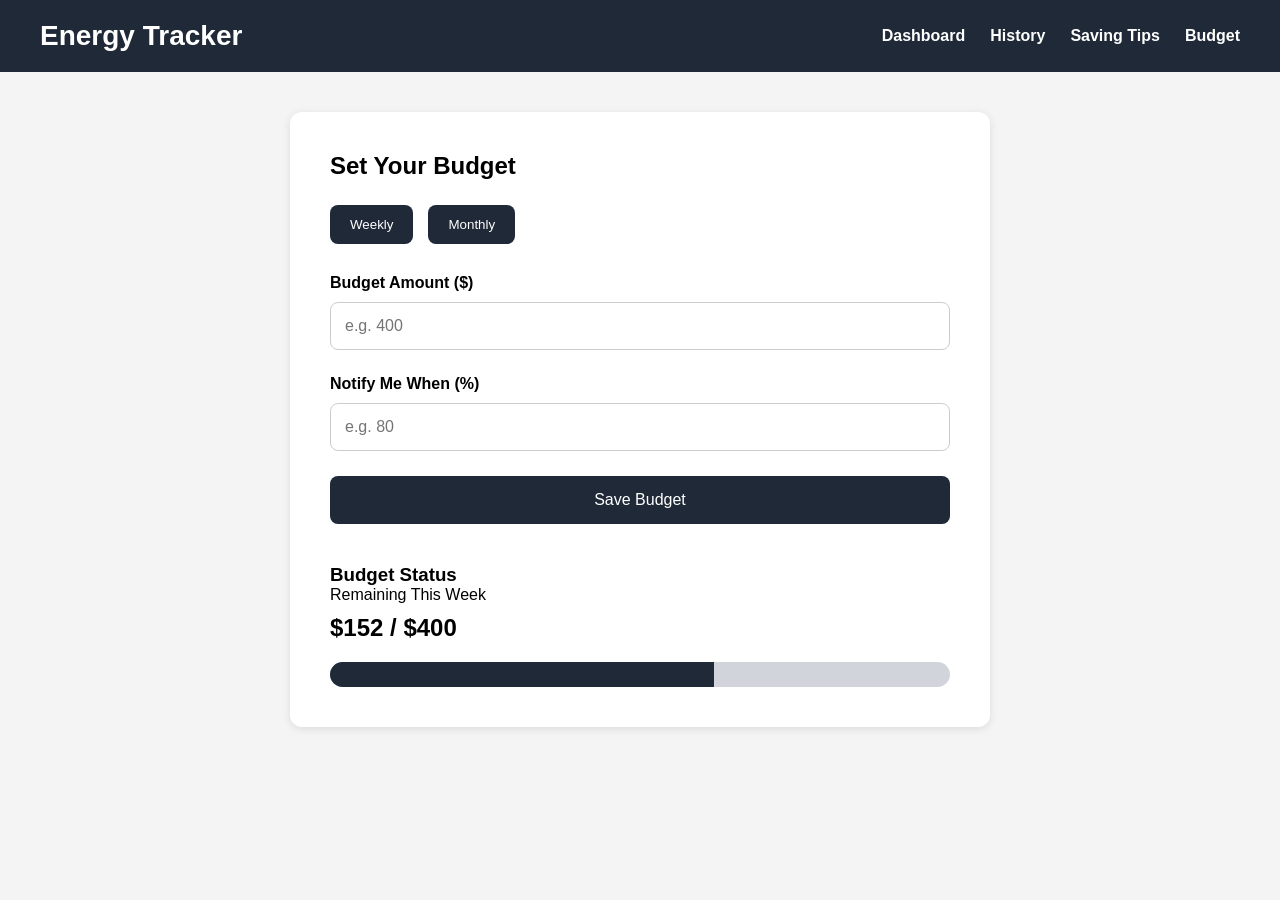
==== budget.html @ a7ca32ed "Budget screen done." ====
<!DOCTYPE html>
<html lang="en">

<head>
    <meta charset="UTF-8">
    <meta name="viewport" content="width=device-width, initial-scale=1.0">

    <title>Budget - Energy Tracker</title>

    <link rel="stylesheet" href="css/style.css">
</head>

<body>

    <!-- Navigation -->
    <header>

        <div class="logo">
            <h1>Energy Tracker</h1>
        </div>

        <nav>
            <ul>
                <li><a href="index.html">Dashboard</a></li>
                <li><a href="history.html">History</a></li>
                <li><a href="tips.html">Saving Tips</a></li>
                <li><a href="budget.html">Budget</a></li>
            </ul>
        </nav>

    </header>

    <!-- Main -->
    <main>

        <section class="budget-page">

            <h2>Set Your Budget</h2>

            <!-- Period Buttons -->
            <div class="period-buttons">

                <button>Weekly</button>
                <button>Monthly</button>

            </div>

            <!-- Budget Form -->
            <form class="budget-form">

                <label>Budget Amount ($)</label>

                <input type="number" placeholder="e.g. 400">

                <label>Notify Me When (%)</label>

                <input type="number" placeholder="e.g. 80">

                <button type="submit" class="save-btn">
                    Save Budget
                </button>

            </form>

            <!-- Budget Status -->
            <div class="budget-status">

                <h3>Budget Status</h3>

                <p>Remaining This Week</p>

                <h2>$152 / $400</h2>

                <div class="progress-bar">

                    <div class="progress"></div>

                </div>

            </div>

        </section>

    </main>

    <script src="js/script.js"></script>

</body>

</html>
---- css/style.css ----
/* Reset */
* {
    margin: 0;
    padding: 0;
    box-sizing: border-box;
}

/* Body */
body {
    font-family: Arial, Helvetica, sans-serif;
    background-color: #f4f4f4;
}

/* Navigation Bar */
header {
    background-color: #1f2937;
    color: white;

    display: flex;
    justify-content: space-between;
    align-items: center;

    padding: 20px 40px;
}

/* Logo */
.logo h1 {
    font-size: 28px;
}

/* Navigation */
nav ul {
    display: flex;
    list-style: none;
    gap: 25px;
}

nav a {
    text-decoration: none;
    color: white;
    font-weight: bold;
}

nav a:hover {
    color: #60a5fa;
}

/* Main Content */
main {
    padding: 40px;
}

/* Hero Section */
.hero {
    background-color: white;

    padding: 40px;

    border-radius: 12px;

    box-shadow: 0 2px 8px rgba(0, 0, 0, 0.1);
}

.hero h2 {
    margin-bottom: 15px;
}

.hero p {
    line-height: 1.6;
}

/* Dashboard */
.dashboard {
    background-color: white;

    padding: 40px;

    border-radius: 12px;

    box-shadow: 0 2px 8px rgba(0, 0, 0, 0.1);
}

/* Usage Cards */
.card-container {
    display: flex;
    gap: 20px;

    margin-top: 30px;
}

.usage-card {
    flex: 1;

    background-color: #f9fafb;

    padding: 25px;

    border-radius: 10px;

    box-shadow: 0 1px 4px rgba(0,0,0,0.1);
}

.usage-card h3 {
    font-size: 28px;
}

/* Current Usage */
.current-usage {
    margin-top: 40px;
}

.circle {
    width: 140px;
    height: 140px;

    border-radius: 50%;

    background: conic-gradient(
        #1f2937 62%,
        #d1d5db 62%
    );

    display: flex;
    justify-content: center;
    align-items: center;

    margin-top: 20px;
}

.circle p {
    background-color: white;

    width: 90px;
    height: 90px;

    border-radius: 50%;

    display: flex;
    justify-content: center;
    align-items: center;

    font-weight: bold;
}

/* Budget Section */
.budget-section {
    margin-top: 40px;
}

.progress-bar {
    width: 100%;
    height: 25px;

    background-color: #d1d5db;

    border-radius: 20px;

    overflow: hidden;

    margin-top: 15px;
}

.progress {
    width: 62%;
    height: 100%;

    background-color: #1f2937;
}

/* Button */
.details-btn {
    margin-top: 30px;

    background-color: #1f2937;
    color: white;

    border: none;

    padding: 15px 30px;

    border-radius: 8px;

    font-size: 16px;
    font-weight: bold;

    cursor: pointer;
}

.details-btn:hover {
    background-color: #374151;
}

/* Budget Page */
.budget-page {
    background-color: white;

    padding: 40px;

    border-radius: 12px;

    box-shadow: 0 2px 8px rgba(0,0,0,0.1);

    max-width: 700px;

    margin: auto;
}

/* Buttons */
.period-buttons {
    display: flex;

    gap: 15px;

    margin-top: 25px;
}

.period-buttons button {
    background-color: #1f2937;
    color: white;

    border: none;

    padding: 12px 20px;

    border-radius: 8px;

    cursor: pointer;
}

.period-buttons button:hover {
    background-color: #374151;
}

/* Form */
.budget-form {
    display: flex;
    flex-direction: column;

    margin-top: 30px;
}

.budget-form label {
    margin-bottom: 10px;

    font-weight: bold;
}

.budget-form input {
    padding: 14px;

    margin-bottom: 25px;

    border-radius: 8px;

    border: 1px solid #ccc;

    font-size: 16px;
}

/* Save Button */
.save-btn {
    background-color: #1f2937;
    color: white;

    border: none;

    padding: 15px;

    border-radius: 8px;

    font-size: 16px;

    cursor: pointer;
}

.save-btn:hover {
    background-color: #374151;
}

/* Budget Status */
.budget-status {
    margin-top: 40px;
}

.budget-status h2 {
    margin-top: 10px;
    margin-bottom: 20px;
}
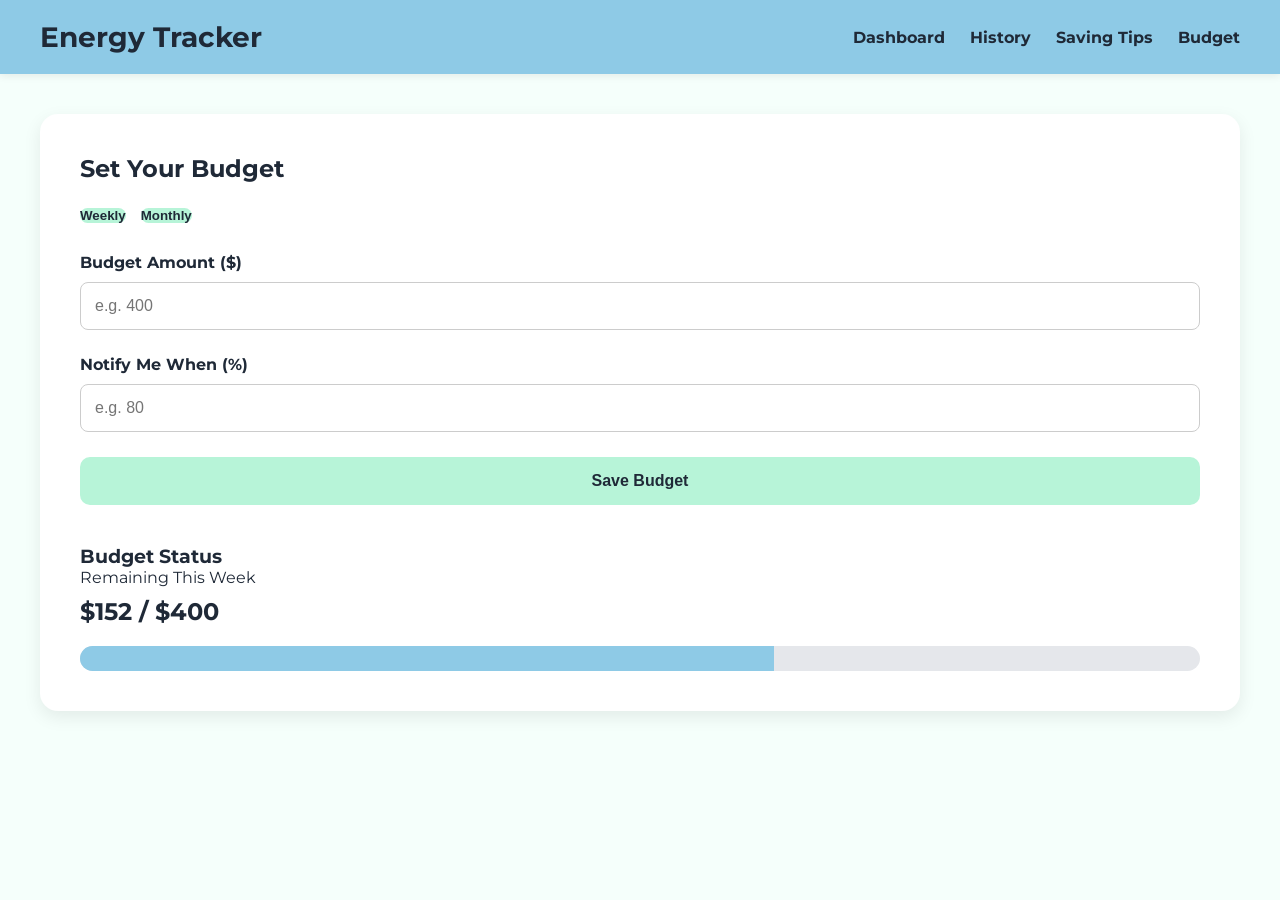
==== commit 45fa0351: "Budget and colour design changed" ====
--- a/budget.html
+++ b/budget.html
@@ -8,6 +8,9 @@
     <title>Budget - Energy Tracker</title>
 
     <link rel="stylesheet" href="css/style.css">
+    <link rel="preconnect" href="https://fonts.googleapis.com">
+    <link rel="preconnect" href="https://fonts.gstatic.com" crossorigin>
+    <link href="https://fonts.googleapis.com/css2?family=Montserrat:wght@300;400;700&display=swap" rel="stylesheet">
 </head>
 
 <body>
--- a/css/style.css
+++ b/css/style.css
@@ -1,3 +1,12 @@
+:root {
+    --sky-blue: #8ecae6;
+    --soft-mint: #b7f4d8;
+    --dark-text: #1f2937;
+    --light-bg: #f5fffb;
+    --card-bg: #ffffff;
+    --muted-text: #6b7280;
+}
+
 /* Reset */
 * {
     margin: 0;
@@ -7,20 +16,23 @@
 
 /* Body */
 body {
-    font-family: Arial, Helvetica, sans-serif;
-    background-color: #f4f4f4;
+    font-family: 'Montserrat', Arial, sans-serif;
+    background-color: var(--light-bg);
+    color: var(--dark-text);
 }
 
 /* Navigation Bar */
 header {
-    background-color: #1f2937;
-    color: white;
+    background-color: var(--sky-blue);
+    color: var(--dark-text);
 
     display: flex;
     justify-content: space-between;
     align-items: center;
 
     padding: 20px 40px;
+
+    box-shadow: 0 2px 8px rgba(0, 0, 0, 0.08);
 }
 
 /* Logo */
@@ -37,12 +49,12 @@
 
 nav a {
     text-decoration: none;
-    color: white;
-    font-weight: bold;
+    color: var(--dark-text);
+    font-weight: 700;
 }
 
 nav a:hover {
-    color: #60a5fa;
+    color: #ffffff;
 }
 
 /* Main Content */
@@ -151,7 +163,7 @@
     width: 100%;
     height: 25px;
 
-    background-color: #d1d5db;
+    background-color: #e5e7eb;
 
     border-radius: 20px;
 
@@ -164,7 +176,7 @@
     width: 62%;
     height: 100%;
 
-    background-color: #1f2937;
+    background-color: var(--sky-blue);
 }
 
 /* Button */
@@ -191,18 +203,13 @@
 }
 
 /* Budget Page */
-.budget-page {
-    background-color: white;
-
-    padding: 40px;
-
-    border-radius: 12px;
-
-    box-shadow: 0 2px 8px rgba(0,0,0,0.1);
-
-    max-width: 700px;
-
-    margin: auto;
+.budget-page,
+.dashboard,
+.hero {
+    background-color: var(--card-bg);
+    padding: 40px;
+    border-radius: 18px;
+    box-shadow: 0 6px 18px rgba(0, 0, 0, 0.08);
 }
 
 /* Buttons */
@@ -214,21 +221,23 @@
     margin-top: 25px;
 }
 
-.period-buttons button {
-    background-color: #1f2937;
-    color: white;
-
+.period-buttons button,
+.save-btn,
+.details-btn {
+    background-color: var(--soft-mint);
+    color: var(--dark-text);
     border: none;
-
-    padding: 12px 20px;
-
-    border-radius: 8px;
-
+    border-radius: 10px;
+    font-weight: 700;
     cursor: pointer;
-}
-
-.period-buttons button:hover {
-    background-color: #374151;
+    transition: 0.3s;
+}
+
+.period-buttons button:hover,
+.save-btn:hover,
+.details-btn:hover {
+    background-color: #9eeac5;
+    transform: translateY(-2px);
 }
 
 /* Form */
@@ -259,22 +268,20 @@
 
 /* Save Button */
 .save-btn {
-    background-color: #1f2937;
-    color: white;
-
+    background-color: var(--soft-mint);
+    color: var(--dark-text);
     border: none;
-
     padding: 15px;
-
-    border-radius: 8px;
-
+    border-radius: 10px;
     font-size: 16px;
-
+    font-weight: 700;
     cursor: pointer;
+    transition: 0.3s;
 }
 
 .save-btn:hover {
-    background-color: #374151;
+    background-color: #9eeac5;
+    transform: translateY(-2px);
 }
 
 /* Budget Status */
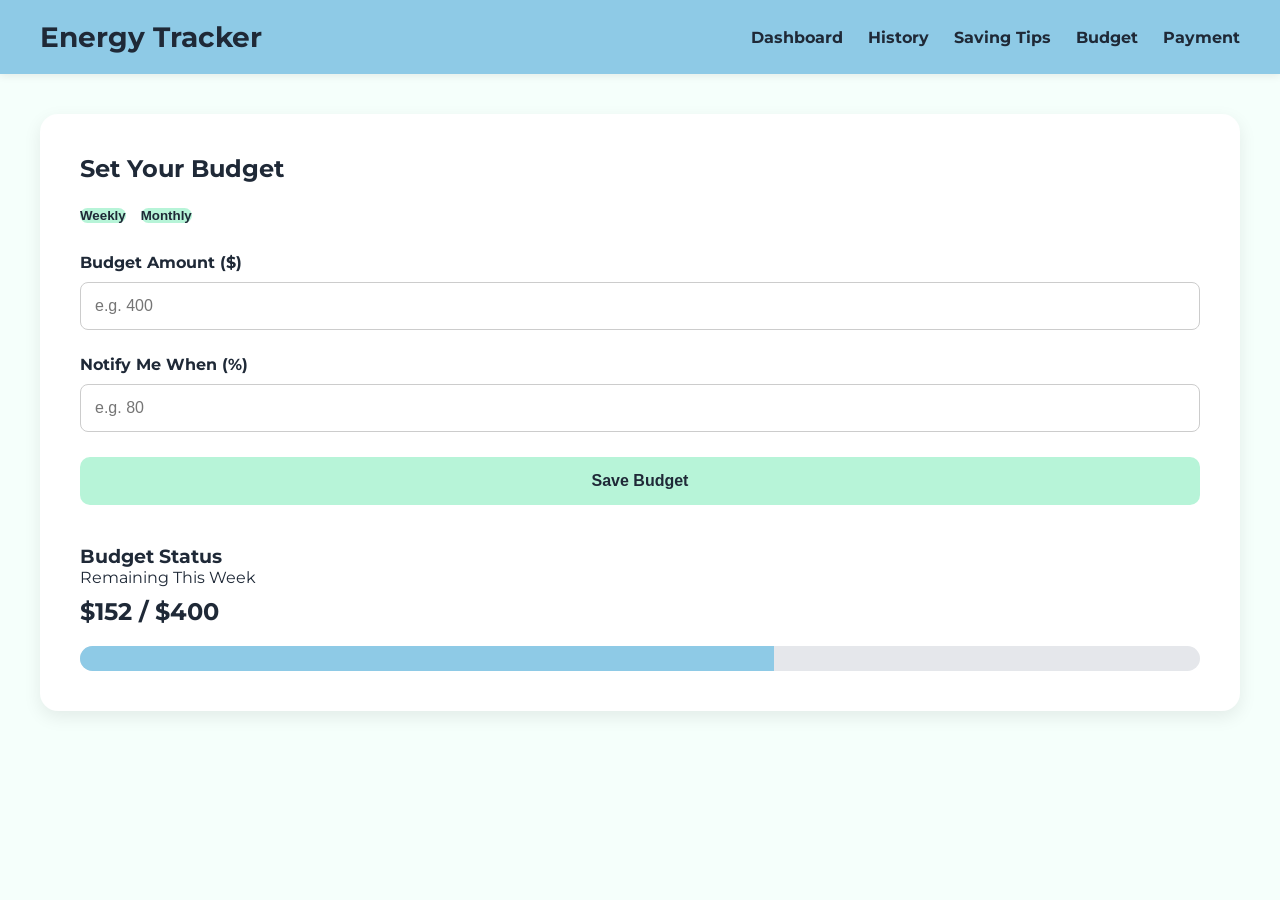
==== commit 668d31d9: "update 27/05/2026" ====
--- a/budget.html
+++ b/budget.html
@@ -21,13 +21,13 @@
         <div class="logo">
             <h1>Energy Tracker</h1>
         </div>
-
         <nav>
             <ul>
                 <li><a href="index.html">Dashboard</a></li>
                 <li><a href="history.html">History</a></li>
                 <li><a href="tips.html">Saving Tips</a></li>
                 <li><a href="budget.html">Budget</a></li>
+                <li><a href="payment.html">Payment</a></li>
             </ul>
         </nav>
 
--- a/css/style.css
+++ b/css/style.css
@@ -292,4 +292,252 @@
 .budget-status h2 {
     margin-top: 10px;
     margin-bottom: 20px;
-}+}
+
+/* Below is Joe*/
+/*History Page Styles (JOE) */
+/* Page Card Container */
+.history-page {
+    background-color: #ffffff; /* White */
+    padding: 40px;
+    border-radius: 12px;
+    box-shadow: 0 2px 8px rgba(0, 0, 0, 0.1);
+    max-width: 700px;
+    margin: auto;
+}
+
+.section-subtitle {
+    font-size: 12px;
+    font-weight: bold;
+    color: #9ca3af; /* Light Gray */
+    letter-spacing: 1px;
+    margin-bottom: 4px;
+}
+
+/* Toggle Buttons */
+.history-toggles {
+    display: flex;
+    gap: 12px;
+    margin-top: 15px;
+    margin-bottom: 30px;
+}
+
+.toggle-btn {
+    background-color: #ffffff; /* White */
+    color: #4b5563; /* Charcoal Gray */
+    border: 2px solid #e5e7eb; /* Soft Gray */
+    padding: 8px 20px;
+    border-radius: 20px;
+    font-size: 14px;
+    font-weight: bold;
+    cursor: pointer;
+    transition: all 0.2s ease;
+}
+
+.toggle-btn:hover {
+    border-color: #60a5fa; /* Sky Blue */
+    color: #2563eb; /* Dark Blue */
+}
+
+.toggle-btn.active {
+    background-color: #1f2937; /* Dark Gray */
+    color: #ffffff; /* White */
+    border-color: #1f2937; /* Dark Gray */
+}
+
+/* Flexbox Bar Chart Architecture */
+.chart-wrapper {
+    background-color: #f9fafb; /* Chart Background Gray */
+    border: 1px solid #e5e7eb; /* Soft Gray */
+    border-radius: 12px;
+    padding: 30px 24px 20px 24px;
+    margin-bottom: 40px;
+}
+
+.bar-chart {
+    display: flex;
+    justify-content: space-between;
+    align-items: flex-end;
+    height: 180px;
+}
+
+.bar-group {
+    display: flex;
+    flex-direction: column;
+    align-items: center;
+    width: 10%;
+    height: 100%;
+    justify-content: flex-end;
+}
+
+.bar {
+    width: 100%;
+    background-color: #a7f3d0; /* Soft Mint */
+    border-radius: 6px 6px 0 0;
+    transition: height 0.3s ease;
+}
+
+/* Highlighted peak consumption day */
+.bar.highlighted {
+    background-color: #1f2937; /* Dark Gray */
+}
+
+.day-label {
+    margin-top: 12px;
+    font-size: 13px;
+    color: #9ca3af; /* Light Gray */
+    font-weight: bold;
+}
+
+/* Breakdown Lists */
+.breakdown-section h3 {
+    font-size: 12px;
+    color: #9ca3af; /* Light Gray */
+    letter-spacing: 1px;
+    margin-bottom: 20px;
+}
+
+.breakdown-item {
+    display: flex;
+    align-items: center;
+    justify-content: space-between;
+    margin-bottom: 20px;
+}
+
+.breakdown-info {
+    display: flex;
+    align-items: center;
+    gap: 12px;
+    width: 35%;
+}
+
+.dot {
+    width: 14px;
+    height: 14px;
+    border-radius: 50%;
+    flex-shrink: 0;
+}
+
+/* Category Legend Mapping */
+.dot.heating-cooling { background-color: #1f2937; /* Dark Gray */ }
+.dot.appliances { background-color: #60a5fa; /* Sky Blue */ }
+.dot.lighting { background-color: #a7f3d0; /* Soft Mint */ }
+
+.breakdown-item .label {
+    font-size: 15px;
+    color: #374151; /* Medium Dark Gray */
+    font-weight: bold;
+}
+
+/* Horizontal Progress Bars */
+.breakdown-progress-bar {
+    width: 60%;
+    height: 14px;
+    background-color: #e5e7eb; /* Soft Gray */
+    border-radius: 20px;
+    overflow: hidden;
+}
+
+.breakdown-progress {
+    height: 100%;
+    border-radius: 20px;
+}
+
+/* Progress Colors */
+.heating-cooling-bar { background-color: #1f2937; /* Dark Gray */ }
+.appliances-bar { background-color: #60a5fa; /* Sky Blue */ }
+.lighting-bar { background-color: #a7f3d0; /* Soft Mint */ }
+
+
+/*Payment Page Styles*/
+/* Page Card Container matching Budget page structure */
+.payment-page {
+    background-color: #ffffff; /* White */
+    padding: 40px;
+    border-radius: 12px;
+    box-shadow: 0 2px 8px rgba(0,0,0,0.1);
+    max-width: 700px;
+    margin: auto;
+}
+
+/* Outstanding Balance Display Box */
+.payment-summary {
+    background-color: #f5fffb; /* Soft Mint / Light Background tint */
+    border: 1px solid #b7f4d8; /* Soft Mint border */
+    padding: 20px;
+    border-radius: 8px;
+    margin-top: 20px;
+    margin-bottom: 25px;
+    text-align: center;
+}
+
+.payment-summary p {
+    font-size: 14px;
+    color: #6b7280; /* Muted Text Gray */
+    margin-bottom: 5px;
+}
+
+.payment-summary h3 {
+    font-size: 28px;
+    color: #1f2937; /* Dark Text */
+}
+
+/* Form Structural Layout */
+.payment-form {
+    display: flex;
+    flex-direction: column;
+}
+
+.payment-form label {
+    margin-top: 15px;
+    margin-bottom: 5px;
+    font-weight: bold;
+    font-size: 14px;
+    color: #1f2937; /* Dark Text */
+}
+
+.payment-form input {
+    padding: 12px;
+    border: 1px solid #6b7280; /* Muted Text Gray */
+    border-radius: 8px;
+    font-size: 16px;
+    outline: none;
+}
+
+/* Target Inputs specifically on focus state */
+.payment-form input:focus {
+    border-color: #8ecae6; /* Sky Blue highlight border */
+}
+
+/* Two Column Row Layout for Expiry and CVV fields */
+.form-row {
+    display: flex;
+    gap: 20px;
+    width: 100%;
+}
+
+.form-group {
+    flex: 1;
+    display: flex;
+    flex-direction: column;
+}
+
+/* Action Submit Button */
+.pay-btn {
+    margin-top: 30px;
+    background-color: #1f2937; /* Dark Accent color */
+    color: #ffffff; /* White text */
+    border: none;
+    padding: 15px;
+    border-radius: 8px;
+    font-size: 16px;
+    font-weight: bold;
+    cursor: pointer;
+    transition: background-color 0.2s ease;
+}
+
+.pay-btn:hover {
+    background-color: #374151; /* Lighter hover gray */
+}
+
+/*Joe finish History and Payment pages*/
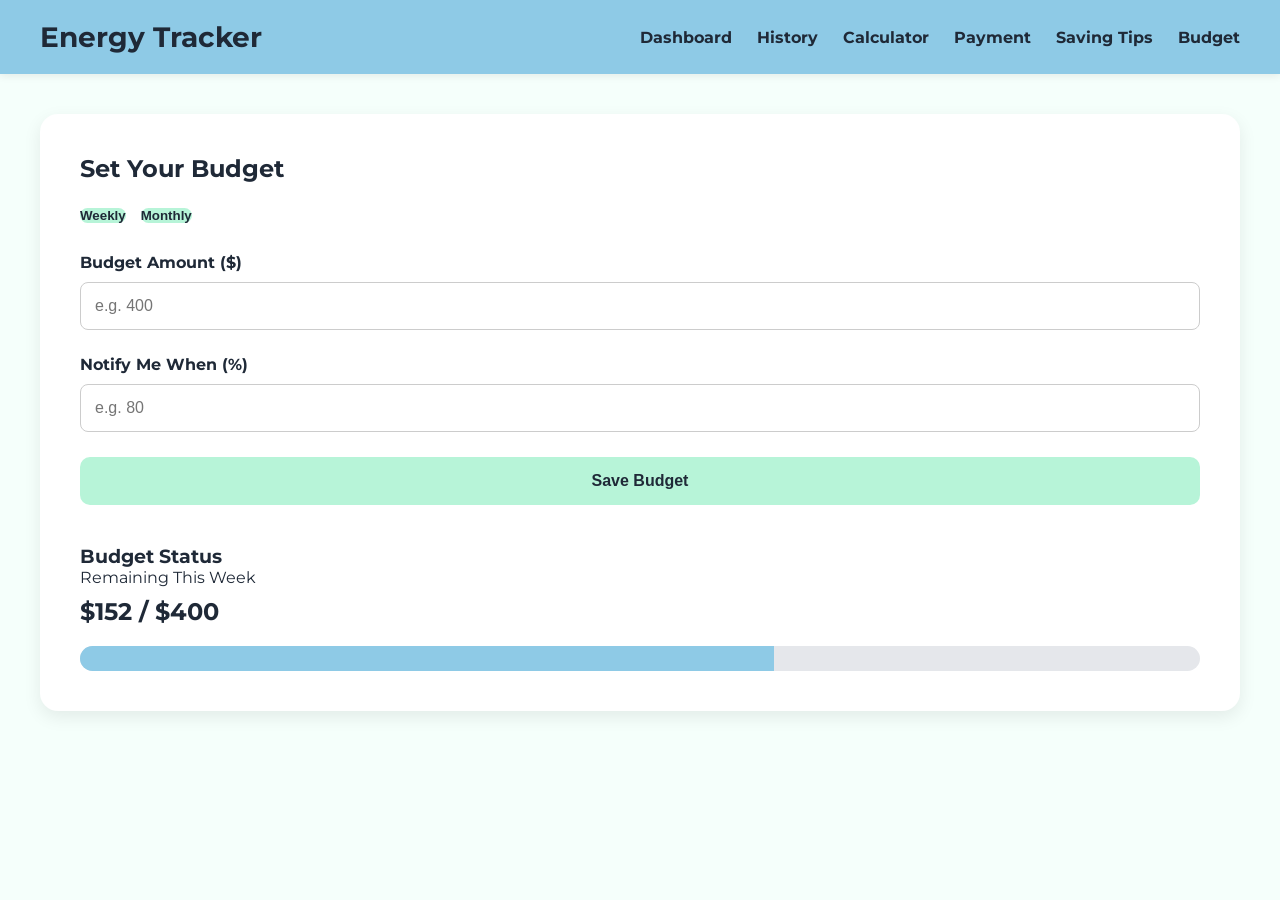
==== commit f5924f15: "Create another pages, and edited comments into all files for marking." ====
--- a/budget.html
+++ b/budget.html
@@ -21,13 +21,18 @@
         <div class="logo">
             <h1>Energy Tracker</h1>
         </div>
-        <nav>
-            <ul>
+
+       <nav>
+           <ul>
+                <!-- Set name and href file address to activate navigation
+                  to another created pages -->
+                  
                 <li><a href="index.html">Dashboard</a></li>
                 <li><a href="history.html">History</a></li>
+                <li><a href="calculator.html">Calculator</a></li>
+                <li><a href="payment.html">Payment</a></li>
                 <li><a href="tips.html">Saving Tips</a></li>
                 <li><a href="budget.html">Budget</a></li>
-                <li><a href="payment.html">Payment</a></li>
             </ul>
         </nav>
 
@@ -36,11 +41,13 @@
     <!-- Main -->
     <main>
 
+         <!-- Set title and description as same as another page -->
         <section class="budget-page">
 
             <h2>Set Your Budget</h2>
 
-            <!-- Period Buttons -->
+            <!-- Period Buttons. In here, ask user to payment period
+                 weekly or monthly -->
             <div class="period-buttons">
 
                 <button>Weekly</button>
@@ -48,7 +55,9 @@
 
             </div>
 
-            <!-- Budget Form -->
+            <!-- Budget Form. There will be display budget amount, 
+                 amount setting and percentage when spent expencec reach
+                 to user budget.-->
             <form class="budget-form">
 
                 <label>Budget Amount ($)</label>
@@ -74,6 +83,8 @@
 
                 <h2>$152 / $400</h2>
 
+                <!-- Create progress bar as same as dashboard screen.
+                     just copied and pasted-->
                 <div class="progress-bar">
 
                     <div class="progress"></div>
--- a/css/style.css
+++ b/css/style.css
@@ -294,250 +294,352 @@
     margin-bottom: 20px;
 }
 
-/* Below is Joe*/
-/*History Page Styles (JOE) */
-/* Page Card Container */
-.history-page {
-    background-color: #ffffff; /* White */
+.calculator-page {
+    background-color: var(--card-bg);
     padding: 40px;
-    border-radius: 12px;
-    box-shadow: 0 2px 8px rgba(0, 0, 0, 0.1);
-    max-width: 700px;
+    border-radius: 18px;
+    box-shadow: 0 6px 18px rgba(0, 0, 0, 0.08);
+    max-width: 900px;
     margin: auto;
 }
 
-.section-subtitle {
-    font-size: 12px;
-    font-weight: bold;
-    color: #9ca3af; /* Light Gray */
-    letter-spacing: 1px;
-    margin-bottom: 4px;
-}
-
-/* Toggle Buttons */
-.history-toggles {
-    display: flex;
+.page-description {
+    color: var(--muted-text);
+    margin-top: 10px;
+}
+
+.calculator-form {
+    display: flex;
+    flex-direction: column;
+    margin-top: 30px;
+}
+
+.calculator-form label {
+    font-weight: 700;
+    margin-bottom: 10px;
+}
+
+.calculator-form input,
+.calculator-form select {
+    padding: 14px;
+    margin-bottom: 25px;
+    border-radius: 10px;
+    border: 1px solid #ccc;
+    font-size: 16px;
+    font-family: 'Montserrat', Arial, sans-serif;
+}
+
+.calculation-result {
+    margin-top: 40px;
+}
+
+.result-grid {
+    display: flex;
+    gap: 20px;
+    margin-top: 20px;
+}
+
+.result-grid div {
+    flex: 1;
+    background-color: #f5fffb;
+    padding: 25px;
+    border-radius: 14px;
+    border: 1px solid #dff5eb;
+}
+
+.result-grid p {
+    color: var(--muted-text);
+    margin-bottom: 10px;
+}
+
+.button-group {
+    display: flex;
+
+    gap: 15px;
+
+    margin-top: 10px;
+}
+
+.button-group button {
+    flex: 1;
+}
+
+/* Add Appliance Button */
+.add-btn {
+    background-color: var(--sky-blue);
+    color: var(--dark-text);
+
+    border: none;
+
+    padding: 15px;
+
+    border-radius: 10px;
+
+    font-size: 16px;
+    font-weight: 700;
+
+    cursor: pointer;
+
+    transition: 0.3s;
+}
+
+.add-btn:hover {
+    background-color: #74bfe0;
+
+    transform: translateY(-2px);
+}
+
+/* Appliance List */
+.appliance-list {
+    margin-top: 50px;
+}
+
+.appliance-list h3 {
+    margin-bottom: 20px;
+}
+
+/* Appliance Card */
+.appliance-card {
+    background-color: #f5fffb;
+
+    border: 1px solid #dff5eb;
+
+    border-radius: 14px;
+
+    padding: 20px;
+
+    display: flex;
+    justify-content: space-between;
+    align-items: center;
+
+    margin-bottom: 20px;
+
+    transition: 0.3s;
+}
+
+.appliance-card:hover {
+    transform: translateY(-3px);
+
+    box-shadow: 0 6px 16px rgba(0,0,0,0.08);
+}
+
+.appliance-card h4 {
+    margin-bottom: 5px;
+}
+
+.appliance-card p {
+    color: var(--muted-text);
+}
+
+.dashboard-middle {
+    display: flex;
+    gap: 40px;
+    align-items: flex-start;
+    margin-top: 40px;
+}
+
+.current-usage {
+    flex: 0 0 240px;
+}
+
+.registered-board {
+    flex: 1;
+    background-color: var(--card-bg);
+    border-radius: 18px;
+    padding: 25px;
+    box-shadow: 0 6px 18px rgba(0, 0, 0, 0.08);
+}
+
+.registered-board h3 {
+    margin-bottom: 20px;
+}
+
+.registered-list {
+    max-height: 260px;
+    overflow-y: auto;
+    padding-right: 10px;
+}
+
+.registered-item {
+    display: flex;
+    justify-content: space-between;
+    align-items: center;
+
+    background-color: #f5fffb;
+    border: 1px solid #dff5eb;
+    border-radius: 14px;
+
+    padding: 18px;
+    margin-bottom: 15px;
+}
+
+.registered-item p {
+    color: var(--muted-text);
+    margin-top: 5px;
+}
+
+.registered-item strong {
+    color: var(--dark-text);
+}
+
+/* Details Page */
+.details-page {
+    background-color: var(--card-bg);
+
+    padding: 40px;
+
+    border-radius: 18px;
+
+    box-shadow: 0 6px 18px rgba(0,0,0,0.08);
+}
+
+/* Grid */
+.details-grid {
+    display: grid;
+
+    grid-template-columns: repeat(auto-fit, minmax(280px, 1fr));
+
+    gap: 25px;
+
+    margin-top: 35px;
+}
+
+/* Detail Card */
+.details-card {
+    background-color: #f5fffb;
+
+    border: 1px solid #dff5eb;
+
+    border-radius: 16px;
+
+    padding: 25px;
+
+    transition: 0.3s;
+}
+
+.details-card:hover {
+    transform: translateY(-4px);
+
+    box-shadow: 0 8px 20px rgba(0,0,0,0.08);
+}
+
+.details-card h3 {
+    margin-bottom: 10px;
+}
+
+.details-card p {
+    color: var(--muted-text);
+
+    margin-bottom: 20px;
+}
+
+/* Cost Info */
+.cost-info {
+    display: flex;
+
+    flex-direction: column;
+
     gap: 12px;
-    margin-top: 15px;
-    margin-bottom: 30px;
-}
-
-.toggle-btn {
-    background-color: #ffffff; /* White */
-    color: #4b5563; /* Charcoal Gray */
-    border: 2px solid #e5e7eb; /* Soft Gray */
-    padding: 8px 20px;
-    border-radius: 20px;
-    font-size: 14px;
-    font-weight: bold;
-    cursor: pointer;
-    transition: all 0.2s ease;
-}
-
-.toggle-btn:hover {
-    border-color: #60a5fa; /* Sky Blue */
-    color: #2563eb; /* Dark Blue */
-}
-
-.toggle-btn.active {
-    background-color: #1f2937; /* Dark Gray */
-    color: #ffffff; /* White */
-    border-color: #1f2937; /* Dark Gray */
-}
-
-/* Flexbox Bar Chart Architecture */
-.chart-wrapper {
-    background-color: #f9fafb; /* Chart Background Gray */
-    border: 1px solid #e5e7eb; /* Soft Gray */
-    border-radius: 12px;
-    padding: 30px 24px 20px 24px;
-    margin-bottom: 40px;
-}
-
-.bar-chart {
+}
+
+.cost-info span {
+    background-color: white;
+
+    padding: 12px;
+
+    border-radius: 10px;
+
+    font-weight: 700;
+}
+
+.payment-page {
+    background-color: var(--card-bg);
+    padding: 40px;
+    border-radius: 18px;
+    box-shadow: 0 6px 18px rgba(0,0,0,0.08);
+}
+
+.payment-layout {
+    display: grid;
+    grid-template-columns: 1fr 1.2fr;
+    gap: 30px;
+    margin-top: 35px;
+}
+
+.payment-card,
+.payment-form {
+    background-color: #f5fffb;
+    border: 1px solid #dff5eb;
+    border-radius: 16px;
+    padding: 30px;
+}
+
+.bill-amount {
+    font-size: 42px;
+    font-weight: 700;
+    margin: 25px 0 10px;
+    color: var(--dark-text);
+}
+
+.payment-card p {
+    color: var(--muted-text);
+    margin-bottom: 25px;
+}
+
+.payment-info-row {
     display: flex;
     justify-content: space-between;
-    align-items: flex-end;
-    height: 180px;
-}
-
-.bar-group {
+    padding: 14px 0;
+    border-top: 1px solid #dff5eb;
+}
+
+.status-unpaid {
+    color: #d97706;
+}
+
+.payment-form {
     display: flex;
     flex-direction: column;
-    align-items: center;
-    width: 10%;
-    height: 100%;
-    justify-content: flex-end;
-}
-
-.bar {
-    width: 100%;
-    background-color: #a7f3d0; /* Soft Mint */
-    border-radius: 6px 6px 0 0;
-    transition: height 0.3s ease;
-}
-
-/* Highlighted peak consumption day */
-.bar.highlighted {
-    background-color: #1f2937; /* Dark Gray */
-}
-
-.day-label {
-    margin-top: 12px;
-    font-size: 13px;
-    color: #9ca3af; /* Light Gray */
-    font-weight: bold;
-}
-
-/* Breakdown Lists */
-.breakdown-section h3 {
-    font-size: 12px;
-    color: #9ca3af; /* Light Gray */
-    letter-spacing: 1px;
+}
+
+.payment-form h3 {
     margin-bottom: 20px;
 }
 
-.breakdown-item {
-    display: flex;
-    align-items: center;
-    justify-content: space-between;
-    margin-bottom: 20px;
-}
-
-.breakdown-info {
-    display: flex;
-    align-items: center;
-    gap: 12px;
-    width: 35%;
-}
-
-.dot {
-    width: 14px;
-    height: 14px;
-    border-radius: 50%;
-    flex-shrink: 0;
-}
-
-/* Category Legend Mapping */
-.dot.heating-cooling { background-color: #1f2937; /* Dark Gray */ }
-.dot.appliances { background-color: #60a5fa; /* Sky Blue */ }
-.dot.lighting { background-color: #a7f3d0; /* Soft Mint */ }
-
-.breakdown-item .label {
-    font-size: 15px;
-    color: #374151; /* Medium Dark Gray */
-    font-weight: bold;
-}
-
-/* Horizontal Progress Bars */
-.breakdown-progress-bar {
-    width: 60%;
-    height: 14px;
-    background-color: #e5e7eb; /* Soft Gray */
-    border-radius: 20px;
-    overflow: hidden;
-}
-
-.breakdown-progress {
-    height: 100%;
-    border-radius: 20px;
-}
-
-/* Progress Colors */
-.heating-cooling-bar { background-color: #1f2937; /* Dark Gray */ }
-.appliances-bar { background-color: #60a5fa; /* Sky Blue */ }
-.lighting-bar { background-color: #a7f3d0; /* Soft Mint */ }
-
-
-/*Payment Page Styles*/
-/* Page Card Container matching Budget page structure */
-.payment-page {
-    background-color: #ffffff; /* White */
-    padding: 40px;
-    border-radius: 12px;
-    box-shadow: 0 2px 8px rgba(0,0,0,0.1);
-    max-width: 700px;
-    margin: auto;
-}
-
-/* Outstanding Balance Display Box */
-.payment-summary {
-    background-color: #f5fffb; /* Soft Mint / Light Background tint */
-    border: 1px solid #b7f4d8; /* Soft Mint border */
-    padding: 20px;
-    border-radius: 8px;
-    margin-top: 20px;
-    margin-bottom: 25px;
-    text-align: center;
-}
-
-.payment-summary p {
-    font-size: 14px;
-    color: #6b7280; /* Muted Text Gray */
-    margin-bottom: 5px;
-}
-
-.payment-summary h3 {
-    font-size: 28px;
-    color: #1f2937; /* Dark Text */
-}
-
-/* Form Structural Layout */
-.payment-form {
-    display: flex;
-    flex-direction: column;
-}
-
 .payment-form label {
-    margin-top: 15px;
-    margin-bottom: 5px;
-    font-weight: bold;
-    font-size: 14px;
-    color: #1f2937; /* Dark Text */
-}
-
-.payment-form input {
-    padding: 12px;
-    border: 1px solid #6b7280; /* Muted Text Gray */
-    border-radius: 8px;
+    font-weight: 700;
+    margin-bottom: 10px;
+}
+
+.payment-form input,
+.payment-form select {
+    padding: 14px;
+    margin-bottom: 22px;
+    border-radius: 10px;
+    border: 1px solid #ccc;
     font-size: 16px;
-    outline: none;
-}
-
-/* Target Inputs specifically on focus state */
-.payment-form input:focus {
-    border-color: #8ecae6; /* Sky Blue highlight border */
-}
-
-/* Two Column Row Layout for Expiry and CVV fields */
-.form-row {
-    display: flex;
+    font-family: 'Montserrat', Arial, sans-serif;
+}
+
+.payment-small-inputs {
+    display: grid;
+    grid-template-columns: 1fr 1fr;
     gap: 20px;
-    width: 100%;
-}
-
-.form-group {
-    flex: 1;
-    display: flex;
-    flex-direction: column;
-}
-
-/* Action Submit Button */
+}
+
 .pay-btn {
-    margin-top: 30px;
-    background-color: #1f2937; /* Dark Accent color */
-    color: #ffffff; /* White text */
+    background-color: var(--soft-mint);
+    color: var(--dark-text);
     border: none;
     padding: 15px;
-    border-radius: 8px;
+    border-radius: 10px;
     font-size: 16px;
-    font-weight: bold;
+    font-weight: 700;
     cursor: pointer;
-    transition: background-color 0.2s ease;
+    transition: 0.3s;
 }
 
 .pay-btn:hover {
-    background-color: #374151; /* Lighter hover gray */
-}
-
-/*Joe finish History and Payment pages*/+    background-color: #9eeac5;
+    transform: translateY(-2px);
+}
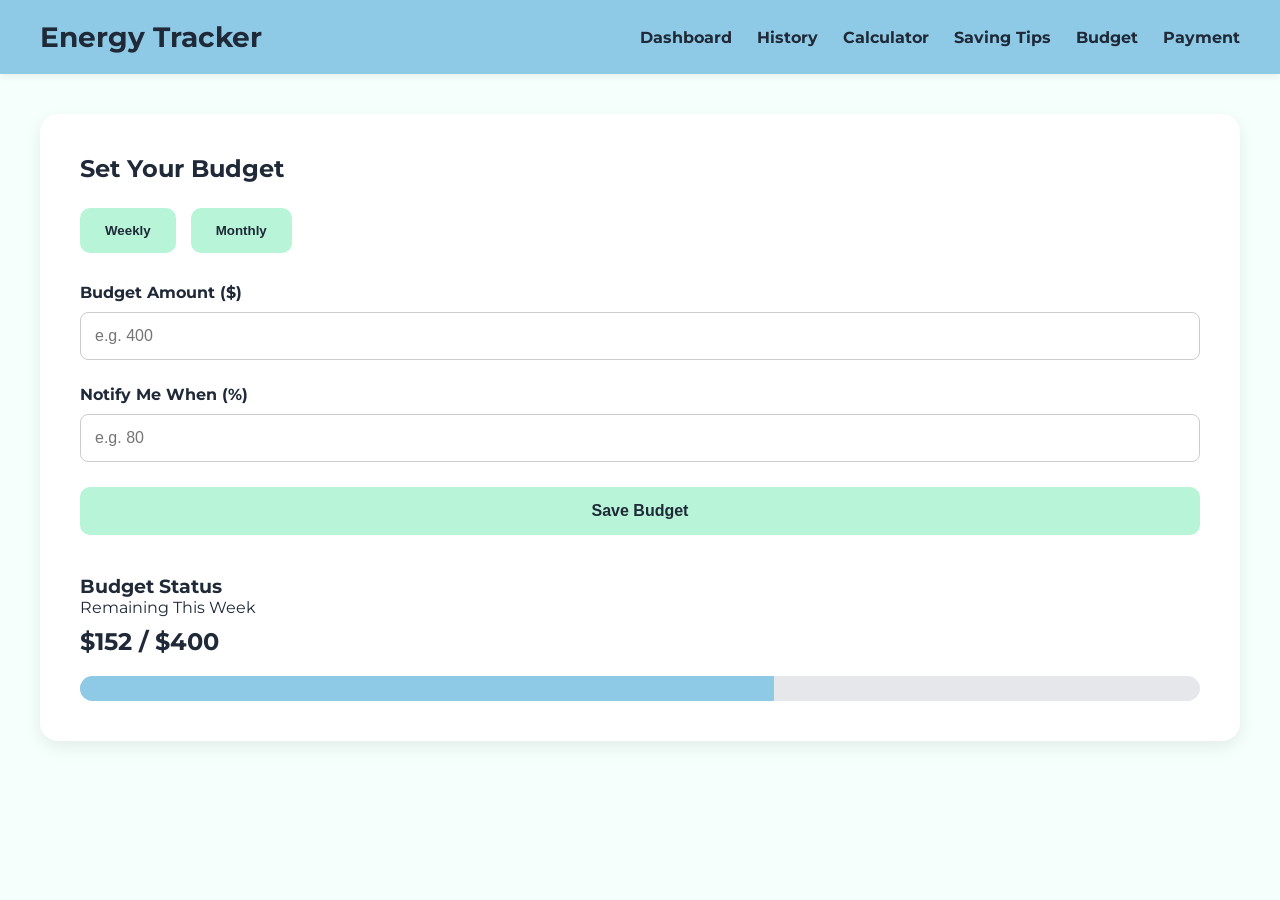
==== commit df6d99e6: "Merge branch 'main' of https://github.com/EK1005/NA01Website into joe_branch" ====
--- a/budget.html
+++ b/budget.html
@@ -30,9 +30,9 @@
                 <li><a href="index.html">Dashboard</a></li>
                 <li><a href="history.html">History</a></li>
                 <li><a href="calculator.html">Calculator</a></li>
-                <li><a href="payment.html">Payment</a></li>
                 <li><a href="tips.html">Saving Tips</a></li>
                 <li><a href="budget.html">Budget</a></li>
+                <li><a href="payment.html">Payment</a></li>
             </ul>
         </nav>
 
--- a/css/style.css
+++ b/css/style.css
@@ -1,3 +1,9 @@
+/* =========================
+   1. Common Styles
+========================= */
+
+/*Set colour in here which I commonly will use for button 
+ and nav bar etc. The colour is reflected by last assignment*/
 :root {
     --sky-blue: #8ecae6;
     --soft-mint: #b7f4d8;
@@ -7,21 +13,42 @@
     --muted-text: #6b7280;
 }
 
-/* Reset */
+/* Set size of browaer in here to prevent bug or du=ifference
+ of layout on each pages  */
 * {
     margin: 0;
     padding: 0;
     box-sizing: border-box;
 }
 
-/* Body */
+/* Set background design. This will be refrected to all pages
+    Set Montserrat font colour of background and basic word colour
+    used root*/
 body {
     font-family: 'Montserrat', Arial, sans-serif;
     background-color: var(--light-bg);
     color: var(--dark-text);
 }
 
+/* Main Content */
+main {
+    padding: 40px;
+}
+
+/* Shared Page Description */
+.page-description {
+    color: var(--muted-text);
+    margin-top: 10px;
+}
+
+
+/* =========================
+   2. Navigation Bar
+========================= */
+
 /* Navigation Bar */
+/*Set navigation bar design in here, set background skyblue
+ and set menu and logo in one row. */
 header {
     background-color: var(--sky-blue);
     color: var(--dark-text);
@@ -31,7 +58,7 @@
     align-items: center;
 
     padding: 20px 40px;
-
+    /*Put little bit of shadow to make look better  */
     box-shadow: 0 2px 8px rgba(0, 0, 0, 0.08);
 }
 
@@ -40,7 +67,7 @@
     font-size: 28px;
 }
 
-/* Navigation */
+/* Navigation Links */
 nav ul {
     display: flex;
     list-style: none;
@@ -57,50 +84,122 @@
     color: #ffffff;
 }
 
-/* Main Content */
-main {
+
+/* =========================
+   3. Shared Components
+========================= */
+
+/* Shared Progress Bar. Here is set outside and inside of bar 
+   set ourside bar to gray, inside skyblue */
+.progress-bar {
+    width: 100%;
+    height: 25px;
+
+    background-color: #e5e7eb;
+
+    border-radius: 20px;
+
+    overflow: hidden;
+
+    margin-top: 15px;
+}
+/* Here is inside of bar. it is skybuue  */
+.progress {
+    width: 62%;
+    height: 100%;
+
+    background-color: var(--sky-blue);
+}
+
+/* Shared Buttons. Set colour, size, paddin. Mint colour
+   in here. I will reuse this button setting  */
+.save-btn {
+    background-color: var(--soft-mint);
+    color: var(--dark-text);
+
+    border: none;
+
+    padding: 15px;
+
+    border-radius: 10px;
+
+    font-size: 16px;
+    font-weight: 700;
+
+    cursor: pointer;
+
+    transition: 0.3s;
+}
+
+/*Create hovor of this button*/
+.save-btn:hover {
+    background-color: #9eeac5;
+    transform: translateY(-2px);
+}
+
+/*Details button design in here, use soft mind and dark text
+  set paddin and */
+.details-btn {
+    margin-top: 30px;
+
+    background-color: var(--soft-mint);
+    color: var(--dark-text);
+
+    border: none;
+
+    padding: 15px 30px;
+
+    /*set the corner of button circle */
+    border-radius: 10px;
+
+    font-size: 16px;
+    font-weight: 700;
+
+    /*Use cursor when mouse close to button, change to 
+     finger */
+    cursor: pointer;
+
+    transition: 0.3s;
+    /*erace under line of link */
+    text-decoration: none;
+    display: inline-block;
+}
+
+.details-btn:hover {
+    background-color: #9eeac5;
+    transform: translateY(-2px);
+}
+
+
+/* =========================
+   4. Dashboard Page
+========================= */
+
+/* Dashboard Section */
+/*set dashborad entire card background*/
+.dashboard {
+    background-color: var(--card-bg);
+
     padding: 40px;
-}
-
-/* Hero Section */
-.hero {
-    background-color: white;
-
-    padding: 40px;
-
-    border-radius: 12px;
-
-    box-shadow: 0 2px 8px rgba(0, 0, 0, 0.1);
-}
-
-.hero h2 {
-    margin-bottom: 15px;
-}
-
-.hero p {
-    line-height: 1.6;
-}
-
-/* Dashboard */
-.dashboard {
-    background-color: white;
-
-    padding: 40px;
-
-    border-radius: 12px;
-
-    box-shadow: 0 2px 8px rgba(0, 0, 0, 0.1);
+
+    border-radius: 18px;
+
+    box-shadow: 0 6px 18px rgba(0, 0, 0, 0.08);
 }
 
 /* Usage Cards */
+/*Design of carad container.
+ In here, set card next each other */
 .card-container {
+    /*Use display flex to set card next each other */
     display: flex;
     gap: 20px;
 
     margin-top: 30px;
 }
-
+/*Usage card */
 .usage-card {
+    /*Set flex 1 for make space equal*/
     flex: 1;
 
     background-color: #f9fafb;
@@ -116,9 +215,18 @@
     font-size: 28px;
 }
 
-/* Current Usage */
+/* Dashboard Middle Layout. Set circle graph and electric
+ board next each other */
+.dashboard-middle {
+    display: flex;
+    gap: 40px;
+    align-items: flex-start;
+    margin-top: 40px;
+}
+
+/* Current Usage Circle */
 .current-usage {
-    margin-top: 40px;
+    flex: 0 0 240px;
 }
 
 .circle {
@@ -127,6 +235,7 @@
 
     border-radius: 50%;
 
+    /*In here, set percentage of circle graph*/
     background: conic-gradient(
         #1f2937 62%,
         #d1d5db 62%
@@ -139,6 +248,8 @@
     margin-top: 20px;
 }
 
+/*Design of center circle part. Set background white
+  and make it circle */
 .circle p {
     background-color: white;
 
@@ -152,6 +263,56 @@
     align-items: center;
 
     font-weight: bold;
+}
+
+/* Registered Appliance Board */
+.registered-board {
+    flex: 1;
+
+    background-color: var(--card-bg);
+
+    border-radius: 18px;
+
+    padding: 25px;
+
+    box-shadow: 0 6px 18px rgba(0, 0, 0, 0.08);
+}
+
+.registered-board h3 {
+    margin-bottom: 20px;
+}
+
+/*In register list, make list scroll down*/
+.registered-list {
+    max-height: 260px;
+    overflow-y: auto;
+    padding-right: 10px;
+}
+
+/*Design of each one card*/
+.registered-item {
+    display: flex;
+    justify-content: space-between;
+    align-items: center;
+
+    background-color: #f5fffb;
+
+    border: 1px solid #dff5eb;
+
+    border-radius: 14px;
+
+    padding: 18px;
+
+    margin-bottom: 15px;
+}
+
+.registered-item p {
+    color: var(--muted-text);
+    margin-top: 5px;
+}
+
+.registered-item strong {
+    color: var(--dark-text);
 }
 
 /* Budget Section */
@@ -159,60 +320,23 @@
     margin-top: 40px;
 }
 
-.progress-bar {
-    width: 100%;
-    height: 25px;
-
-    background-color: #e5e7eb;
-
-    border-radius: 20px;
-
-    overflow: hidden;
-
-    margin-top: 15px;
-}
-
-.progress {
-    width: 62%;
-    height: 100%;
-
-    background-color: var(--sky-blue);
-}
-
-/* Button */
-.details-btn {
-    margin-top: 30px;
-
-    background-color: #1f2937;
-    color: white;
-
-    border: none;
-
-    padding: 15px 30px;
-
-    border-radius: 8px;
-
-    font-size: 16px;
-    font-weight: bold;
-
-    cursor: pointer;
-}
-
-.details-btn:hover {
-    background-color: #374151;
-}
-
-/* Budget Page */
-.budget-page,
-.dashboard,
-.hero {
+
+/* =========================
+   5. Budget Page
+========================= */
+
+/* Budget Page Layout */
+.budget-page {
     background-color: var(--card-bg);
+
     padding: 40px;
+
     border-radius: 18px;
+
     box-shadow: 0 6px 18px rgba(0, 0, 0, 0.08);
 }
 
-/* Buttons */
+/* Weekly / Monthly Buttons */
 .period-buttons {
     display: flex;
 
@@ -221,26 +345,29 @@
     margin-top: 25px;
 }
 
-.period-buttons button,
-.save-btn,
-.details-btn {
+.period-buttons button {
     background-color: var(--soft-mint);
     color: var(--dark-text);
+
     border: none;
+
     border-radius: 10px;
+
     font-weight: 700;
+
     cursor: pointer;
+
     transition: 0.3s;
-}
-
-.period-buttons button:hover,
-.save-btn:hover,
-.details-btn:hover {
+
+    padding: 15px 25px;
+}
+
+.period-buttons button:hover {
     background-color: #9eeac5;
     transform: translateY(-2px);
 }
 
-/* Form */
+/* Budget Form */
 .budget-form {
     display: flex;
     flex-direction: column;
@@ -250,7 +377,6 @@
 
 .budget-form label {
     margin-bottom: 10px;
-
     font-weight: bold;
 }
 
@@ -264,24 +390,6 @@
     border: 1px solid #ccc;
 
     font-size: 16px;
-}
-
-/* Save Button */
-.save-btn {
-    background-color: var(--soft-mint);
-    color: var(--dark-text);
-    border: none;
-    padding: 15px;
-    border-radius: 10px;
-    font-size: 16px;
-    font-weight: 700;
-    cursor: pointer;
-    transition: 0.3s;
-}
-
-.save-btn:hover {
-    background-color: #9eeac5;
-    transform: translateY(-2px);
 }
 
 /* Budget Status */
@@ -294,23 +402,221 @@
     margin-bottom: 20px;
 }
 
+
+/* Below is Joe*/
+/*History Page Styles (JOE) */
+/* Page Card Container */
+.history-page {
+    background-color: #ffffff; /* White */
+    padding: 40px;
+    border-radius: 12px;
+    box-shadow: 0 2px 8px rgba(0, 0, 0, 0.1);
+    max-width: 700px;
+    margin: auto;
+}
+
+.section-subtitle {
+    font-size: 12px;
+    font-weight: bold;
+    color: #9ca3af; /* Light Gray */
+    letter-spacing: 1px;
+    margin-bottom: 4px;
+}
+
+/* Toggle Buttons */
+.history-toggles {
+    display: flex;
+    gap: 12px;
+    margin-top: 15px;
+    margin-bottom: 30px;
+}
+
+.toggle-btn {
+    background-color: #ffffff; /* White */
+    color: #4b5563; /* Charcoal Gray */
+    border: 2px solid #e5e7eb; /* Soft Gray */
+    padding: 8px 20px;
+    border-radius: 20px;
+    font-size: 14px;
+    font-weight: bold;
+    cursor: pointer;
+    transition: all 0.2s ease;
+}
+
+.toggle-btn:hover {
+    border-color: #60a5fa; /* Sky Blue */
+    color: #2563eb; /* Dark Blue */
+}
+
+.toggle-btn.active {
+    background-color: #1f2937; /* Dark Gray */
+    color: #ffffff; /* White */
+    border-color: #1f2937; /* Dark Gray */
+}
+
+/* Flexbox Bar Chart Architecture */
+.chart-wrapper {
+    background-color: #f9fafb; /* Chart Background Gray */
+    border: 1px solid #e5e7eb; /* Soft Gray */
+    border-radius: 12px;
+    padding: 30px 24px 20px 24px;
+    margin-bottom: 40px;
+}
+
+.bar-chart {
+    display: flex;
+    justify-content: space-between;
+    align-items: flex-end;
+    height: 180px;
+}
+
+.bar-group {
+    display: flex;
+    flex-direction: column;
+    align-items: center;
+    width: 10%;
+    height: 100%;
+    justify-content: flex-end;
+}
+
+.bar {
+    width: 100%;
+    background-color: #a7f3d0; /* Soft Mint */
+    border-radius: 6px 6px 0 0;
+    transition: height 0.3s ease;
+}
+
+/* Highlighted peak consumption day */
+.bar.highlighted {
+    background-color: #1f2937; /* Dark Gray */
+}
+
+.day-label {
+    margin-top: 12px;
+    font-size: 13px;
+    color: #9ca3af; /* Light Gray */
+    font-weight: bold;
+}
+
+/* Breakdown Lists */
+.breakdown-section h3 {
+    font-size: 12px;
+    color: #9ca3af; /* Light Gray */
+    letter-spacing: 1px;
+    margin-bottom: 20px;
+}
+
+.breakdown-item {
+    display: flex;
+    align-items: center;
+    justify-content: space-between;
+    margin-bottom: 20px;
+}
+
+.breakdown-info {
+    display: flex;
+    align-items: center;
+    gap: 12px;
+    width: 35%;
+}
+
+.dot {
+    width: 14px;
+    height: 14px;
+    border-radius: 50%;
+    flex-shrink: 0;
+}
+
+/* Category Legend Mapping */
+.dot.heating-cooling { background-color: #1f2937; /* Dark Gray */ }
+.dot.appliances { background-color: #60a5fa; /* Sky Blue */ }
+.dot.lighting { background-color: #a7f3d0; /* Soft Mint */ }
+
+.breakdown-item .label {
+    font-size: 15px;
+    color: #374151; /* Medium Dark Gray */
+    font-weight: bold;
+}
+
+/* Horizontal Progress Bars */
+.breakdown-progress-bar {
+    width: 60%;
+    height: 14px;
+    background-color: #e5e7eb; /* Soft Gray */
+    border-radius: 20px;
+    overflow: hidden;
+}
+
+.breakdown-progress {
+    height: 100%;
+    border-radius: 20px;
+}
+
+/* Progress Colors */
+.heating-cooling-bar { background-color: #1f2937; /* Dark Gray */ }
+.appliances-bar { background-color: #60a5fa; /* Sky Blue */ }
+.lighting-bar { background-color: #a7f3d0; /* Soft Mint */ }
+
+
+/*Payment Page Styles*/
+/* Page Card Container matching Budget page structure */
+.payment-page {
+    background-color: #ffffff; /* White */
+    padding: 40px;
+    border-radius: 12px;
+    box-shadow: 0 2px 8px rgba(0,0,0,0.1);
+    max-width: 700px;
+    margin: auto;
+}
+
+/* Outstanding Balance Display Box */
+.payment-summary {
+    background-color: #f5fffb; /* Soft Mint / Light Background tint */
+    border: 1px solid #b7f4d8; /* Soft Mint border */
+    padding: 20px;
+    border-radius: 8px;
+    margin-top: 20px;
+    margin-bottom: 25px;
+    text-align: center;
+}
+
+.payment-summary p {
+    font-size: 14px;
+    color: #6b7280; /* Muted Text Gray */
+    margin-bottom: 5px;
+}
+
+.payment-summary h3 {
+    font-size: 28px;
+    color: #1f2937; /* Dark Text */
+}
+
+/* Form Structural Layout */
+
+/* =========================
+   6. Calculator Page
+========================= */
+
+/* Calculator Page Layout */
 .calculator-page {
     background-color: var(--card-bg);
+
     padding: 40px;
+
     border-radius: 18px;
+
     box-shadow: 0 6px 18px rgba(0, 0, 0, 0.08);
+
     max-width: 900px;
+
     margin: auto;
 }
 
-.page-description {
-    color: var(--muted-text);
-    margin-top: 10px;
-}
-
+/* Calculator Form */
 .calculator-form {
     display: flex;
     flex-direction: column;
+
     margin-top: 30px;
 }
 
@@ -322,36 +628,19 @@
 .calculator-form input,
 .calculator-form select {
     padding: 14px;
+
     margin-bottom: 25px;
+
     border-radius: 10px;
+
     border: 1px solid #ccc;
+
     font-size: 16px;
+
     font-family: 'Montserrat', Arial, sans-serif;
 }
 
-.calculation-result {
-    margin-top: 40px;
-}
-
-.result-grid {
-    display: flex;
-    gap: 20px;
-    margin-top: 20px;
-}
-
-.result-grid div {
-    flex: 1;
-    background-color: #f5fffb;
-    padding: 25px;
-    border-radius: 14px;
-    border: 1px solid #dff5eb;
-}
-
-.result-grid p {
-    color: var(--muted-text);
-    margin-bottom: 10px;
-}
-
+/* Button Group */
 .button-group {
     display: flex;
 
@@ -385,8 +674,35 @@
 
 .add-btn:hover {
     background-color: #74bfe0;
-
     transform: translateY(-2px);
+}
+
+/* Calculation Result */
+.calculation-result {
+    margin-top: 40px;
+}
+
+.result-grid {
+    display: flex;
+    gap: 20px;
+    margin-top: 20px;
+}
+
+.result-grid div {
+    flex: 1;
+
+    background-color: #f5fffb;
+
+    padding: 25px;
+
+    border-radius: 14px;
+
+    border: 1px solid #dff5eb;
+}
+
+.result-grid p {
+    color: var(--muted-text);
+    margin-bottom: 10px;
 }
 
 /* Appliance List */
@@ -431,58 +747,12 @@
     color: var(--muted-text);
 }
 
-.dashboard-middle {
-    display: flex;
-    gap: 40px;
-    align-items: flex-start;
-    margin-top: 40px;
-}
-
-.current-usage {
-    flex: 0 0 240px;
-}
-
-.registered-board {
-    flex: 1;
-    background-color: var(--card-bg);
-    border-radius: 18px;
-    padding: 25px;
-    box-shadow: 0 6px 18px rgba(0, 0, 0, 0.08);
-}
-
-.registered-board h3 {
-    margin-bottom: 20px;
-}
-
-.registered-list {
-    max-height: 260px;
-    overflow-y: auto;
-    padding-right: 10px;
-}
-
-.registered-item {
-    display: flex;
-    justify-content: space-between;
-    align-items: center;
-
-    background-color: #f5fffb;
-    border: 1px solid #dff5eb;
-    border-radius: 14px;
-
-    padding: 18px;
-    margin-bottom: 15px;
-}
-
-.registered-item p {
-    color: var(--muted-text);
-    margin-top: 5px;
-}
-
-.registered-item strong {
-    color: var(--dark-text);
-}
-
-/* Details Page */
+
+/* =========================
+   7. Details Page
+========================= */
+
+/* Details Page Layout */
 .details-page {
     background-color: var(--card-bg);
 
@@ -493,7 +763,7 @@
     box-shadow: 0 6px 18px rgba(0,0,0,0.08);
 }
 
-/* Grid */
+/* Details Grid */
 .details-grid {
     display: grid;
 
@@ -529,16 +799,13 @@
 
 .details-card p {
     color: var(--muted-text);
-
     margin-bottom: 20px;
 }
 
-/* Cost Info */
+/* Cost Information */
 .cost-info {
     display: flex;
-
     flex-direction: column;
-
     gap: 12px;
 }
 
@@ -552,32 +819,52 @@
     font-weight: 700;
 }
 
+
+/* =========================
+   8. Payment Page
+========================= */
+/* Payment Page Layout */
 .payment-page {
     background-color: var(--card-bg);
+
     padding: 40px;
+
     border-radius: 18px;
+
     box-shadow: 0 6px 18px rgba(0,0,0,0.08);
 }
 
+/* Payment Grid Layout */
 .payment-layout {
     display: grid;
+
     grid-template-columns: 1fr 1.2fr;
+
     gap: 30px;
+
     margin-top: 35px;
 }
 
+/* Payment Cards */
 .payment-card,
 .payment-form {
     background-color: #f5fffb;
+
     border: 1px solid #dff5eb;
+
     border-radius: 16px;
+
     padding: 30px;
 }
 
+/* Bill Amount */
 .bill-amount {
     font-size: 42px;
+
     font-weight: 700;
+
     margin: 25px 0 10px;
+
     color: var(--dark-text);
 }
 
@@ -586,22 +873,74 @@
     margin-bottom: 25px;
 }
 
+/* Payment Information Rows */
 .payment-info-row {
     display: flex;
     justify-content: space-between;
+
     padding: 14px 0;
+
     border-top: 1px solid #dff5eb;
 }
 
+/* Payment Status */
 .status-unpaid {
     color: #d97706;
 }
 
-.payment-form {
+.payment-form label {
+    margin-top: 15px;
+    margin-bottom: 5px;
+    font-weight: bold;
+    font-size: 14px;
+    color: #1f2937; /* Dark Text */
+}
+
+.payment-form input {
+    padding: 12px;
+    border: 1px solid #6b7280; /* Muted Text Gray */
+    border-radius: 8px;
+    font-size: 16px;
+    outline: none;
+}
+
+/* Target Inputs specifically on focus state */
+.payment-form input:focus {
+    border-color: #8ecae6; /* Sky Blue highlight border */
+}
+
+/* Two Column Row Layout for Expiry and CVV fields */
+.form-row {
+    display: flex;
+    gap: 20px;
+    width: 100%;
+}
+
+.form-group {
+    flex: 1;
     display: flex;
     flex-direction: column;
 }
 
+/* Action Submit Button */
+.pay-btn {
+    margin-top: 30px;
+    background-color: #1f2937; /* Dark Accent color */
+    color: #ffffff; /* White text */
+    border: none;
+    padding: 15px;
+    border-radius: 8px;
+    font-size: 16px;
+    font-weight: bold;
+    cursor: pointer;
+    transition: background-color 0.2s ease;
+}
+
+.pay-btn:hover {
+    background-color: #374151; /* Lighter hover gray */
+}
+
+/*Joe finish History and Payment pages*/
 .payment-form h3 {
     margin-bottom: 20px;
 }
@@ -614,28 +953,43 @@
 .payment-form input,
 .payment-form select {
     padding: 14px;
+
     margin-bottom: 22px;
+
     border-radius: 10px;
+
     border: 1px solid #ccc;
+
     font-size: 16px;
+
     font-family: 'Montserrat', Arial, sans-serif;
 }
 
+/* Expiry and CVV Layout */
 .payment-small-inputs {
     display: grid;
+
     grid-template-columns: 1fr 1fr;
+
     gap: 20px;
 }
 
+/* Pay Button */
 .pay-btn {
     background-color: var(--soft-mint);
     color: var(--dark-text);
+
     border: none;
+
     padding: 15px;
+
     border-radius: 10px;
+
     font-size: 16px;
     font-weight: 700;
+
     cursor: pointer;
+
     transition: 0.3s;
 }
 
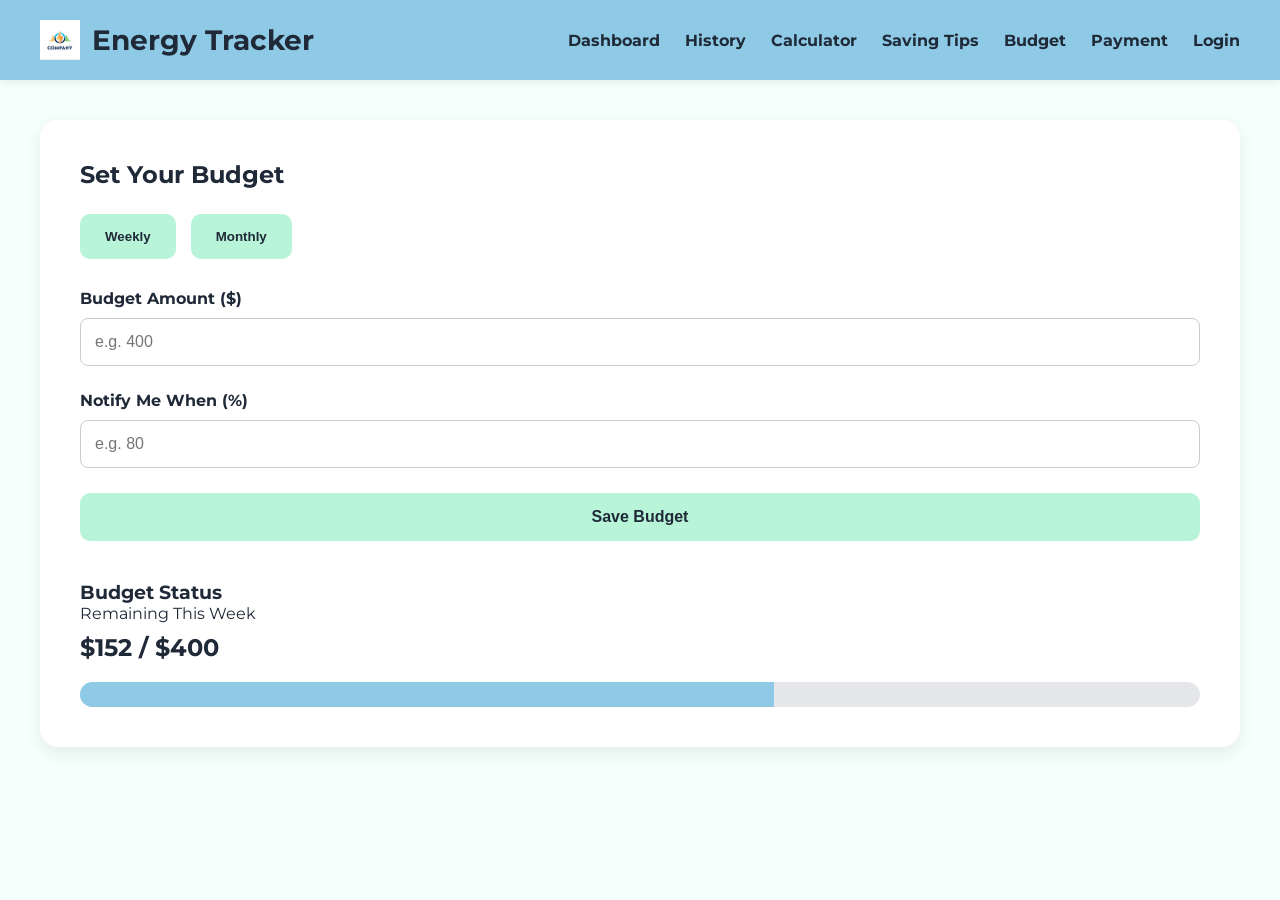
==== commit 56197a18: "Add login and signup page and update comments" ====
--- a/budget.html
+++ b/budget.html
@@ -19,6 +19,7 @@
     <header>
 
         <div class="logo">
+            <img src="images/logo.png" alt="Energy Tracker Logo">
             <h1>Energy Tracker</h1>
         </div>
 
@@ -33,6 +34,7 @@
                 <li><a href="tips.html">Saving Tips</a></li>
                 <li><a href="budget.html">Budget</a></li>
                 <li><a href="payment.html">Payment</a></li>
+                 <li><a href="login.html">Login</a></li>
             </ul>
         </nav>
 
--- a/css/style.css
+++ b/css/style.css
@@ -52,11 +52,9 @@
 header {
     background-color: var(--sky-blue);
     color: var(--dark-text);
-
     display: flex;
     justify-content: space-between;
     align-items: center;
-
     padding: 20px 40px;
     /*Put little bit of shadow to make look better  */
     box-shadow: 0 2px 8px rgba(0, 0, 0, 0.08);
@@ -94,20 +92,16 @@
 .progress-bar {
     width: 100%;
     height: 25px;
-
     background-color: #e5e7eb;
-
     border-radius: 20px;
-
     overflow: hidden;
-
     margin-top: 15px;
 }
+
 /* Here is inside of bar. it is skybuue  */
 .progress {
     width: 62%;
     height: 100%;
-
     background-color: var(--sky-blue);
 }
 
@@ -116,18 +110,12 @@
 .save-btn {
     background-color: var(--soft-mint);
     color: var(--dark-text);
-
     border: none;
-
     padding: 15px;
-
-    border-radius: 10px;
-
+    border-radius: 10px;
     font-size: 16px;
     font-weight: 700;
-
     cursor: pointer;
-
     transition: 0.3s;
 }
 
@@ -141,24 +129,16 @@
   set paddin and */
 .details-btn {
     margin-top: 30px;
-
     background-color: var(--soft-mint);
     color: var(--dark-text);
-
     border: none;
-
     padding: 15px 30px;
-
     /*set the corner of button circle */
     border-radius: 10px;
-
     font-size: 16px;
     font-weight: 700;
-
-    /*Use cursor when mouse close to button, change to 
-     finger */
+    /*Use cursor when mouse close to button, change to finger */
     cursor: pointer;
-
     transition: 0.3s;
     /*erace under line of link */
     text-decoration: none;
@@ -179,35 +159,27 @@
 /*set dashborad entire card background*/
 .dashboard {
     background-color: var(--card-bg);
-
     padding: 40px;
-
     border-radius: 18px;
-
     box-shadow: 0 6px 18px rgba(0, 0, 0, 0.08);
 }
 
 /* Usage Cards */
-/*Design of carad container.
- In here, set card next each other */
+/*Design of carad container. In here, set card next each other */
 .card-container {
     /*Use display flex to set card next each other */
     display: flex;
     gap: 20px;
-
     margin-top: 30px;
 }
+
 /*Usage card */
 .usage-card {
     /*Set flex 1 for make space equal*/
     flex: 1;
-
     background-color: #f9fafb;
-
     padding: 25px;
-
-    border-radius: 10px;
-
+    border-radius: 10px;
     box-shadow: 0 1px 4px rgba(0,0,0,0.1);
 }
 
@@ -215,8 +187,7 @@
     font-size: 28px;
 }
 
-/* Dashboard Middle Layout. Set circle graph and electric
- board next each other */
+/* Dashboard Middle Layout. Set circle graph and electric board next each other */
 .dashboard-middle {
     display: flex;
     gap: 40px;
@@ -232,49 +203,36 @@
 .circle {
     width: 140px;
     height: 140px;
-
     border-radius: 50%;
-
     /*In here, set percentage of circle graph*/
     background: conic-gradient(
         #1f2937 62%,
         #d1d5db 62%
     );
-
     display: flex;
     justify-content: center;
     align-items: center;
-
     margin-top: 20px;
 }
 
-/*Design of center circle part. Set background white
-  and make it circle */
+/*Design of center circle part. Set background white and make it circle */
 .circle p {
     background-color: white;
-
     width: 90px;
     height: 90px;
-
     border-radius: 50%;
-
     display: flex;
     justify-content: center;
     align-items: center;
-
     font-weight: bold;
 }
 
 /* Registered Appliance Board */
 .registered-board {
     flex: 1;
-
     background-color: var(--card-bg);
-
     border-radius: 18px;
-
     padding: 25px;
-
     box-shadow: 0 6px 18px rgba(0, 0, 0, 0.08);
 }
 
@@ -294,15 +252,10 @@
     display: flex;
     justify-content: space-between;
     align-items: center;
-
     background-color: #f5fffb;
-
     border: 1px solid #dff5eb;
-
     border-radius: 14px;
-
     padding: 18px;
-
     margin-bottom: 15px;
 }
 
@@ -321,44 +274,33 @@
 }
 
 
-/* =========================
+/* =================
    5. Budget Page
-========================= */
+   =================*/
 
 /* Budget Page Layout */
 .budget-page {
     background-color: var(--card-bg);
-
     padding: 40px;
-
     border-radius: 18px;
-
     box-shadow: 0 6px 18px rgba(0, 0, 0, 0.08);
 }
 
 /* Weekly / Monthly Buttons */
 .period-buttons {
     display: flex;
-
     gap: 15px;
-
     margin-top: 25px;
 }
 
 .period-buttons button {
     background-color: var(--soft-mint);
     color: var(--dark-text);
-
     border: none;
-
-    border-radius: 10px;
-
-    font-weight: 700;
-
+    border-radius: 10px;
+    font-weight: 700;
     cursor: pointer;
-
     transition: 0.3s;
-
     padding: 15px 25px;
 }
 
@@ -371,7 +313,6 @@
 .budget-form {
     display: flex;
     flex-direction: column;
-
     margin-top: 30px;
 }
 
@@ -382,13 +323,9 @@
 
 .budget-form input {
     padding: 14px;
-
     margin-bottom: 25px;
-
     border-radius: 8px;
-
     border: 1px solid #ccc;
-
     font-size: 16px;
 }
 
@@ -404,62 +341,66 @@
 
 
 /* Below is Joe*/
-/*History Page Styles (JOE) */
-/* Page Card Container */
+/* =========================
+   5. History Page
+========================= */
+
+/* Layout Container matching Calculator/Details panel standards */
 .history-page {
-    background-color: #ffffff; /* White */
+    background-color: var(--card-bg);
     padding: 40px;
-    border-radius: 12px;
-    box-shadow: 0 2px 8px rgba(0, 0, 0, 0.1);
-    max-width: 700px;
+    border-radius: 18px;
+    box-shadow: 0 6px 18px rgba(0, 0, 0, 0.08);
+    max-width: 800px;
     margin: auto;
 }
 
 .section-subtitle {
     font-size: 12px;
-    font-weight: bold;
-    color: #9ca3af; /* Light Gray */
-    letter-spacing: 1px;
-    margin-bottom: 4px;
-}
-
-/* Toggle Buttons */
+    font-weight: 700;
+    color: var(--muted-text);
+    letter-spacing: 1.5px;
+    margin-bottom: 6px;
+}
+
+/* Timeline Control Navigation Toggles */
 .history-toggles {
     display: flex;
     gap: 12px;
-    margin-top: 15px;
+    margin-top: 20px;
     margin-bottom: 30px;
 }
 
 .toggle-btn {
-    background-color: #ffffff; /* White */
-    color: #4b5563; /* Charcoal Gray */
-    border: 2px solid #e5e7eb; /* Soft Gray */
-    padding: 8px 20px;
-    border-radius: 20px;
+    background-color: transparent;
+    color: var(--dark-text);
+    border: 2px solid #ccc;
+    padding: 10px 24px;
+    border-radius: 25px;
     font-size: 14px;
-    font-weight: bold;
+    font-weight: 700;
+    font-family: 'Montserrat', Arial, sans-serif;
     cursor: pointer;
-    transition: all 0.2s ease;
+    transition: 0.2s ease;
 }
 
 .toggle-btn:hover {
-    border-color: #60a5fa; /* Sky Blue */
-    color: #2563eb; /* Dark Blue */
+    border-color: var(--sky-blue);
+    color: var(--dark-text);
 }
 
 .toggle-btn.active {
-    background-color: #1f2937; /* Dark Gray */
-    color: #ffffff; /* White */
-    border-color: #1f2937; /* Dark Gray */
-}
-
-/* Flexbox Bar Chart Architecture */
+    background-color: var(--dark-text);
+    color: var(--card-bg);
+    border-color: var(--dark-text);
+}
+
+/* Flexbox Graphical Engine Display */
 .chart-wrapper {
-    background-color: #f9fafb; /* Chart Background Gray */
-    border: 1px solid #e5e7eb; /* Soft Gray */
-    border-radius: 12px;
-    padding: 30px 24px 20px 24px;
+    background-color: #f8fafc; /* Crisp clean background gray tint */
+    border: 1px solid #e2e8f0;
+    border-radius: 14px;
+    padding: 40px 30px 20px 30px;
     margin-bottom: 40px;
 }
 
@@ -467,57 +408,57 @@
     display: flex;
     justify-content: space-between;
     align-items: flex-end;
-    height: 180px;
+    height: 200px;
+    width: 100%;
 }
 
 .bar-group {
     display: flex;
     flex-direction: column;
     align-items: center;
-    width: 10%;
     height: 100%;
     justify-content: flex-end;
 }
 
 .bar {
     width: 100%;
-    background-color: #a7f3d0; /* Soft Mint */
+    background-color: var(--soft-mint); /* Standard green usage consumption level */
     border-radius: 6px 6px 0 0;
-    transition: height 0.3s ease;
-}
-
-/* Highlighted peak consumption day */
+    transition: height 0.4s cubic-bezier(0.4, 0, 0.2, 1); /* Makes content transitions silky smooth */
+}
+
+/* Peak Spikes (Saturday, Week 2, Q2, etc.) */
 .bar.highlighted {
-    background-color: #1f2937; /* Dark Gray */
+    background-color: var(--dark-text);
 }
 
 .day-label {
-    margin-top: 12px;
+    margin-top: 14px;
     font-size: 13px;
-    color: #9ca3af; /* Light Gray */
-    font-weight: bold;
-}
-
-/* Breakdown Lists */
+    color: var(--muted-text);
+    font-weight: 700;
+}
+
+/* Category Progress Layout Split rows */
 .breakdown-section h3 {
     font-size: 12px;
-    color: #9ca3af; /* Light Gray */
-    letter-spacing: 1px;
-    margin-bottom: 20px;
+    color: var(--muted-text);
+    letter-spacing: 1.5px;
+    margin-bottom: 25px;
 }
 
 .breakdown-item {
     display: flex;
     align-items: center;
     justify-content: space-between;
-    margin-bottom: 20px;
+    margin-bottom: 22px;
 }
 
 .breakdown-info {
     display: flex;
     align-items: center;
     gap: 12px;
-    width: 35%;
+    width: 30%;
 }
 
 .dot {
@@ -527,36 +468,46 @@
     flex-shrink: 0;
 }
 
-/* Category Legend Mapping */
-.dot.heating-cooling { background-color: #1f2937; /* Dark Gray */ }
-.dot.appliances { background-color: #60a5fa; /* Sky Blue */ }
-.dot.lighting { background-color: #a7f3d0; /* Soft Mint */ }
+/* Legend Indicator Dot Mapping profiles */
+.dot.heating-cooling { background-color: var(--dark-text); }
+.dot.appliances { background-color: var(--sky-blue); }
+.dot.lighting { background-color: var(--soft-mint); }
 
 .breakdown-item .label {
-    font-size: 15px;
-    color: #374151; /* Medium Dark Gray */
-    font-weight: bold;
-}
-
-/* Horizontal Progress Bars */
+    font-size: 14px;
+    color: var(--dark-text);
+    font-weight: 700;
+}
+
+/* Alignment Row for Progress + Percentage values */
+.breakdown-progress-container {
+    width: 65%;
+    display: flex;
+    align-items: center;
+    gap: 15px;
+}
+
 .breakdown-progress-bar {
-    width: 60%;
-    height: 14px;
-    background-color: #e5e7eb; /* Soft Gray */
-    border-radius: 20px;
+    flex: 1;
+    height: 12px;
+    background-color: #e2e8f0; /* Default empty bar tracks background gray */
+    border-radius: 10px;
+    position: relative;
     overflow: hidden;
 }
 
-.breakdown-progress {
-    height: 100%;
-    border-radius: 20px;
-}
-
-/* Progress Colors */
-.heating-cooling-bar { background-color: #1f2937; /* Dark Gray */ }
-.appliances-bar { background-color: #60a5fa; /* Sky Blue */ }
-.lighting-bar { background-color: #a7f3d0; /* Soft Mint */ }
-
+/* Progress fillers reuse core variable colors */
+#bar-heating { background-color: var(--dark-text); height: 100%; transition: width 0.4s ease; }
+#bar-appliances { background-color: var(--sky-blue); height: 100%; transition: width 0.4s ease; }
+#bar-lighting { background-color: var(--soft-mint); height: 100%; transition: width 0.4s ease; }
+
+.breakdown-percentage {
+    font-size: 14px;
+    font-weight: 700;
+    color: var(--dark-text);
+    width: 40px;
+    text-align: right;
+}
 
 /*Payment Page Styles*/
 /* Page Card Container matching Budget page structure */
@@ -593,6 +544,7 @@
 
 /* Form Structural Layout */
 
+
 /* =========================
    6. Calculator Page
 ========================= */
@@ -600,15 +552,10 @@
 /* Calculator Page Layout */
 .calculator-page {
     background-color: var(--card-bg);
-
     padding: 40px;
-
     border-radius: 18px;
-
     box-shadow: 0 6px 18px rgba(0, 0, 0, 0.08);
-
     max-width: 900px;
-
     margin: auto;
 }
 
@@ -616,7 +563,6 @@
 .calculator-form {
     display: flex;
     flex-direction: column;
-
     margin-top: 30px;
 }
 
@@ -628,24 +574,17 @@
 .calculator-form input,
 .calculator-form select {
     padding: 14px;
-
     margin-bottom: 25px;
-
-    border-radius: 10px;
-
+    border-radius: 10px;
     border: 1px solid #ccc;
-
     font-size: 16px;
-
     font-family: 'Montserrat', Arial, sans-serif;
 }
 
 /* Button Group */
 .button-group {
     display: flex;
-
     gap: 15px;
-
     margin-top: 10px;
 }
 
@@ -657,18 +596,12 @@
 .add-btn {
     background-color: var(--sky-blue);
     color: var(--dark-text);
-
     border: none;
-
     padding: 15px;
-
-    border-radius: 10px;
-
+    border-radius: 10px;
     font-size: 16px;
     font-weight: 700;
-
     cursor: pointer;
-
     transition: 0.3s;
 }
 
@@ -690,13 +623,9 @@
 
 .result-grid div {
     flex: 1;
-
     background-color: #f5fffb;
-
     padding: 25px;
-
     border-radius: 14px;
-
     border: 1px solid #dff5eb;
 }
 
@@ -717,25 +646,18 @@
 /* Appliance Card */
 .appliance-card {
     background-color: #f5fffb;
-
     border: 1px solid #dff5eb;
-
     border-radius: 14px;
-
     padding: 20px;
-
     display: flex;
     justify-content: space-between;
     align-items: center;
-
     margin-bottom: 20px;
-
     transition: 0.3s;
 }
 
 .appliance-card:hover {
     transform: translateY(-3px);
-
     box-shadow: 0 6px 16px rgba(0,0,0,0.08);
 }
 
@@ -755,41 +677,30 @@
 /* Details Page Layout */
 .details-page {
     background-color: var(--card-bg);
-
     padding: 40px;
-
     border-radius: 18px;
-
     box-shadow: 0 6px 18px rgba(0,0,0,0.08);
 }
 
 /* Details Grid */
 .details-grid {
     display: grid;
-
     grid-template-columns: repeat(auto-fit, minmax(280px, 1fr));
-
     gap: 25px;
-
     margin-top: 35px;
 }
 
 /* Detail Card */
 .details-card {
     background-color: #f5fffb;
-
     border: 1px solid #dff5eb;
-
     border-radius: 16px;
-
     padding: 25px;
-
     transition: 0.3s;
 }
 
 .details-card:hover {
     transform: translateY(-4px);
-
     box-shadow: 0 8px 20px rgba(0,0,0,0.08);
 }
 
@@ -811,11 +722,8 @@
 
 .cost-info span {
     background-color: white;
-
     padding: 12px;
-
-    border-radius: 10px;
-
+    border-radius: 10px;
     font-weight: 700;
 }
 
@@ -823,48 +731,41 @@
 /* =========================
    8. Payment Page
 ========================= */
-/* Payment Page Layout */
+
+/* Payment Page Layout Card */
 .payment-page {
     background-color: var(--card-bg);
-
     padding: 40px;
-
     border-radius: 18px;
-
     box-shadow: 0 6px 18px rgba(0,0,0,0.08);
-}
-
-/* Payment Grid Layout */
+    max-width: 900px;
+    margin: auto;
+}
+
+/* Payment Grid Layout Split */
 .payment-layout {
     display: grid;
-
     grid-template-columns: 1fr 1.2fr;
-
     gap: 30px;
-
     margin-top: 35px;
 }
 
-/* Payment Cards */
+/* Shared Inner Cards style */
 .payment-card,
 .payment-form {
-    background-color: #f5fffb;
-
-    border: 1px solid #dff5eb;
-
+    background-color: #f5fffb; /* Light Mint Background Tint */
+    border: 1px solid #dff5eb; /* Light Mint Border */
     border-radius: 16px;
-
     padding: 30px;
-}
-
-/* Bill Amount */
+    display: flex;
+    flex-direction: column;
+}
+
+/* Bill Amount Header Display */
 .bill-amount {
     font-size: 42px;
-
-    font-weight: 700;
-
+    font-weight: 700;
     margin: 25px 0 10px;
-
     color: var(--dark-text);
 }
 
@@ -873,88 +774,213 @@
     margin-bottom: 25px;
 }
 
-/* Payment Information Rows */
+/* Invoice Summary Rows */
 .payment-info-row {
     display: flex;
     justify-content: space-between;
-
     padding: 14px 0;
-
     border-top: 1px solid #dff5eb;
 }
 
-/* Payment Status */
+/* Alert text for Unpaid bills */
 .status-unpaid {
-    color: #d97706;
-}
-
+    color: #d97706; /* Warning Amber */
+}
+
+/* Form Headings */
+.payment-form h3 {
+    margin-bottom: 10px;
+}
+
+/* Input Form Adjustments */
 .payment-form label {
+    font-weight: 700;
     margin-top: 15px;
+    margin-bottom: 8px;
+    font-size: 14px;
+}
+
+.payment-form input {
+    width: 100%;
+    padding: 14px;
     margin-bottom: 5px;
-    font-weight: bold;
-    font-size: 14px;
-    color: #1f2937; /* Dark Text */
-}
-
-.payment-form input {
-    padding: 12px;
-    border: 1px solid #6b7280; /* Muted Text Gray */
-    border-radius: 8px;
+    border-radius: 10px;
+    border: 1px solid #ccc;
     font-size: 16px;
+    font-family: 'Montserrat', Arial, sans-serif;
     outline: none;
-}
-
-/* Target Inputs specifically on focus state */
+    background-color: #ffffff; /* White */
+}
+
 .payment-form input:focus {
-    border-color: #8ecae6; /* Sky Blue highlight border */
-}
-
-/* Two Column Row Layout for Expiry and CVV fields */
-.form-row {
-    display: flex;
+    border-color: var(--sky-blue);
+}
+
+/* Expiry and CVV Side-by-Side Layout Grid */
+.payment-small-inputs {
+    display: grid;
+    grid-template-columns: 1fr 1fr;
     gap: 20px;
-    width: 100%;
-}
-
-.form-group {
-    flex: 1;
-    display: flex;
-    flex-direction: column;
-}
-
-/* Action Submit Button */
+    margin-top: 5px;
+}
+
+/* Soft Mint Submission Button */
 .pay-btn {
-    margin-top: 30px;
-    background-color: #1f2937; /* Dark Accent color */
-    color: #ffffff; /* White text */
+    background-color: var(--soft-mint);
+    color: var(--dark-text);
     border: none;
     padding: 15px;
-    border-radius: 8px;
+    border-radius: 10px;
     font-size: 16px;
-    font-weight: bold;
+    font-weight: 700;
     cursor: pointer;
-    transition: background-color 0.2s ease;
+    margin-top: 25px;
+    width: 100%;
+    transition: 0.3s;
 }
 
 .pay-btn:hover {
-    background-color: #374151; /* Lighter hover gray */
-}
-
-/*Joe finish History and Payment pages*/
-.payment-form h3 {
-    margin-bottom: 20px;
-}
-
-.payment-form label {
-    font-weight: 700;
+    background-color: #9eeac5; /* Brightened Mint Accent Hover */
+    transform: translateY(-2px);
+}
+
+
+/* =========================
+   9. Saving Tips Page
+========================= */
+
+/* Main Page Layout Wrapper */
+.tips-page {
+    background-color: var(--card-bg);
+    padding: 40px;
+    border-radius: 18px;
+    box-shadow: 0 6px 18px rgba(0,0,0,0.08);
+    max-width: 1100px;
+    margin: auto;
+}
+
+.tips-page h2 {
+    font-size: 28px;
     margin-bottom: 10px;
 }
 
-.payment-form input,
-.payment-form select {
+/* Response Grid - matches details page pattern */
+.tips-grid {
+    display: grid;
+    grid-template-columns: repeat(auto-fit, minmax(300px, 1fr));
+    gap: 25px;
+    margin-top: 35px;
+}
+
+/* Individual Cards */
+.tips-card {
+    background-color: #f5fffb; /* Light Mint Background Tint */
+    border: 1px solid #dff5eb; /* Soft Green border */
+    border-radius: 16px;
+    padding: 25px;
+    display: flex;
+    flex-direction: column;
+    gap: 12px;
+    transition: 0.3s ease;
+}
+
+/* Smooth lift and drop shadow when cursor hovers */
+.tips-card:hover {
+    transform: translateY(-5px);
+    box-shadow: 0 8px 20px rgba(0,0,0,0.06);
+    border-color: var(--sky-blue);
+}
+
+/* Badge Headers inside Cards */
+.tips-header {
+    display: flex;
+    justify-content: flex-start;
+}
+
+.tips-badge {
+    background-color: var(--sky-blue);
+    color: var(--dark-text);
+    padding: 6px 14px;
+    border-radius: 20px;
+    font-size: 12px;
+    font-weight: 700;
+    letter-spacing: 0.5px;
+}
+
+/* Alternating badge color profiles to break up layout visual monotony */
+.tips-card.appliances .tips-badge,
+.tips-card.standby .tips-badge {
+    background-color: var(--soft-mint);
+}
+
+.tips-card h3 {
+    font-size: 18px;
+    color: var(--dark-text);
+    font-weight: 700;
+}
+
+.tips-card p {
+    color: var(--muted-text);
+    font-size: 14px;
+    line-height: 1.6;
+}
+
+.logo {
+    display: flex;
+    align-items: center;
+    gap: 12px;
+}
+
+.logo img {
+    width: 40px;
+    height: 40px;
+}
+
+/* =========================
+   9. Login Page
+========================= */
+
+.login-page {
+    display: flex;
+    justify-content: center;
+    align-items: center;
+
+    min-height: 70vh;
+}
+
+.login-card {
+    background-color: var(--card-bg);
+
+    width: 100%;
+    max-width: 480px;
+
+    padding: 40px;
+
+    border-radius: 18px;
+
+    box-shadow: 0 6px 18px rgba(0,0,0,0.08);
+}
+
+.login-card h2 {
+    margin-bottom: 10px;
+}
+
+.login-form {
+    display: flex;
+    flex-direction: column;
+
+    margin-top: 30px;
+}
+
+.login-form label {
+    font-weight: 700;
+    margin-bottom: 10px;
+}
+
+.login-form input {
     padding: 14px;
 
-    margin-bottom: 22px;
+    margin-bottom: 25px;
 
     border-radius: 10px;
 
@@ -965,17 +991,7 @@
     font-family: 'Montserrat', Arial, sans-serif;
 }
 
-/* Expiry and CVV Layout */
-.payment-small-inputs {
-    display: grid;
-
-    grid-template-columns: 1fr 1fr;
-
-    gap: 20px;
-}
-
-/* Pay Button */
-.pay-btn {
+.login-btn {
     background-color: var(--soft-mint);
     color: var(--dark-text);
 
@@ -993,7 +1009,19 @@
     transition: 0.3s;
 }
 
-.pay-btn:hover {
+.login-btn:hover {
     background-color: #9eeac5;
     transform: translateY(-2px);
+}
+
+.login-note {
+    margin-top: 25px;
+    text-align: center;
+    color: var(--muted-text);
+}
+
+.login-note a {
+    color: var(--dark-text);
+    font-weight: 700;
+    text-decoration: none;
 }
